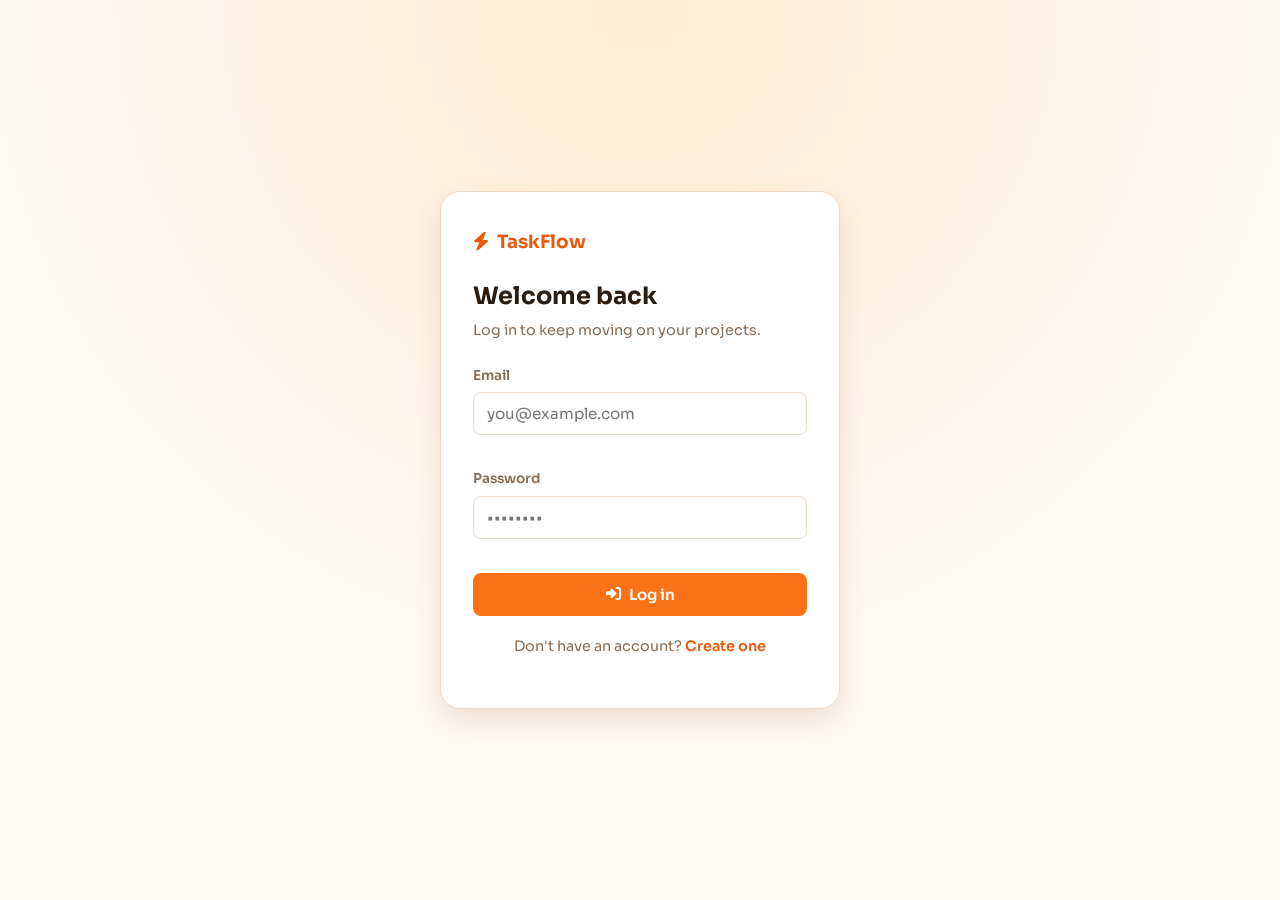
==== frontend/login.html @ 1ca79b9d "Built Frontend Interface and linked it with th backend apis.Tested end to end flow for each function" ====
<!DOCTYPE html>
<html lang="en">
<head>
<meta charset="UTF-8">
<meta name="viewport" content="width=device-width, initial-scale=1.0">
<title>TaskFlow — Log in</title>

<link rel="preconnect" href="https://fonts.googleapis.com">
<link rel="preconnect" href="https://fonts.gstatic.com" crossorigin>
<link href="https://fonts.googleapis.com/css2?family=Sora:wght@400;500;600;700;800&display=swap" rel="stylesheet">
<link rel="stylesheet" href="https://cdnjs.cloudflare.com/ajax/libs/font-awesome/6.5.1/css/all.min.css">
<link rel="stylesheet" href="styles.css">
</head>
<body class="auth-body">

<div class="auth-card">
  <div class="auth-brand">
    <i class="fa-solid fa-bolt"></i>
    <span>TaskFlow</span>
  </div>

  <h1>Welcome back</h1>
  <p class="auth-subtitle">Log in to keep moving on your projects.</p>

  <form id="login-form" class="auth-form" novalidate>
    <div class="field">
      <label for="login-email">Email</label>
      <input type="email" id="login-email" name="email" placeholder="you@example.com" autocomplete="email">
      <span class="field-error" id="login-email-error"></span>
    </div>

    <div class="field">
      <label for="login-password">Password</label>
      <input type="password" id="login-password" name="password" placeholder="••••••••" autocomplete="current-password">
      <span class="field-error" id="login-password-error"></span>
    </div>

    <button type="submit" class="btn btn-primary btn-block">
      <i class="fa-solid fa-right-to-bracket"></i> Log in
    </button>
  </form>

  <p class="auth-switch">Don't have an account? <a href="register.html">Create one</a></p>
</div>

<div id="toast-container" class="toast-container"></div>

<script src="js/config.js"></script>
<script src="js/storage.js"></script>
<script src="js/api.js"></script>
<script src="js/toast.js"></script>
<script src="js/auth.js"></script>
</body>
</html>
---- frontend/styles.css ----
/* ===== Theme tokens ===== */
:root {
  --font-sans: 'Sora', system-ui, -apple-system, sans-serif;

  --color-primary: #f97316;
  --color-primary-dark: #ea580c;
  --color-primary-darker: #c2410c;
  --color-primary-light: #ffedd5;

  --color-bg: #fff8f3;
  --color-surface: #ffffff;
  --color-surface-alt: #fffaf5;
  --color-border: #f1d9c5;
  --color-text: #2b1c12;
  --color-text-muted: #8a6a52;

  --color-success: #16a34a;
  --color-success-bg: #dcfce7;
  --color-danger: #dc2626;
  --color-danger-bg: #fee2e2;
  --color-info: #2563eb;
  --color-info-bg: #dbeafe;
  --color-warning-bg: #fef3c7;
  --color-warning-text: #b45309;

  --radius-sm: 8px;
  --radius-md: 14px;
  --radius-lg: 20px;

  --shadow-sm: 0 1px 3px rgba(124, 65, 8, 0.1);
  --shadow-md: 0 10px 28px rgba(124, 65, 8, 0.14);

  --transition-fast: 150ms ease;
}

/* ===== Reset & base ===== */
*, *::before, *::after {
  box-sizing: border-box;
}

html, body {
  margin: 0;
  padding: 0;
}

body {
  font-family: var(--font-sans);
  background: var(--color-bg);
  color: var(--color-text);
  line-height: 1.5;
  -webkit-font-smoothing: antialiased;
}

h1, h2, h3 {
  font-family: var(--font-sans);
  margin: 0;
}

a {
  color: inherit;
}

.hidden {
  display: none !important;
}

/* ===== Buttons ===== */
.btn {
  display: inline-flex;
  align-items: center;
  justify-content: center;
  gap: 8px;
  padding: 11px 20px;
  border-radius: var(--radius-sm);
  border: 1px solid transparent;
  font-family: inherit;
  font-weight: 600;
  font-size: 0.95rem;
  cursor: pointer;
  transition: background var(--transition-fast), transform var(--transition-fast),
    box-shadow var(--transition-fast), border-color var(--transition-fast);
}

.btn:active {
  transform: scale(0.97);
}

.btn:focus-visible {
  outline: 2px solid var(--color-primary-dark);
  outline-offset: 2px;
}

.btn:disabled {
  opacity: 0.6;
  cursor: not-allowed;
  transform: none;
}

.btn-primary {
  background: var(--color-primary);
  color: #fff;
}

.btn-primary:hover:not(:disabled) {
  background: var(--color-primary-dark);
  box-shadow: var(--shadow-sm);
}

.btn-accent {
  background: #fff;
  color: var(--color-primary-darker);
  border-color: var(--color-primary);
}

.btn-accent:hover:not(:disabled) {
  background: var(--color-primary-light);
}

.btn-ghost {
  background: transparent;
  color: var(--color-text-muted);
  border-color: var(--color-border);
}

.btn-ghost:hover:not(:disabled) {
  border-color: var(--color-primary);
  color: var(--color-primary-dark);
  background: var(--color-primary-light);
}

.btn-block {
  width: 100%;
}

.btn-small {
  padding: 7px 14px;
  font-size: 0.85rem;
}

.icon-btn {
  width: 36px;
  height: 36px;
  border-radius: 50%;
  border: 1px solid var(--color-border);
  background: var(--color-surface);
  color: var(--color-text-muted);
  display: inline-flex;
  align-items: center;
  justify-content: center;
  cursor: pointer;
  transition: all var(--transition-fast);
  flex-shrink: 0;
}

.icon-btn:hover {
  border-color: var(--color-primary);
  color: var(--color-primary-dark);
  background: var(--color-primary-light);
  transform: translateY(-1px);
}

.icon-btn-danger:hover {
  border-color: var(--color-danger);
  color: var(--color-danger);
  background: var(--color-danger-bg);
}

/* ===== Form fields ===== */
input[type="text"],
input[type="email"],
input[type="password"],
textarea,
select {
  font-family: inherit;
  font-size: 0.95rem;
  padding: 11px 13px;
  border: 1px solid var(--color-border);
  border-radius: var(--radius-sm);
  background: var(--color-surface);
  color: var(--color-text);
  width: 100%;
  transition: border-color var(--transition-fast), box-shadow var(--transition-fast);
}

textarea {
  resize: vertical;
  font-family: inherit;
}

input:focus,
textarea:focus,
select:focus {
  outline: none;
  border-color: var(--color-primary);
  box-shadow: 0 0 0 3px var(--color-primary-light);
}

.field {
  display: flex;
  flex-direction: column;
  gap: 6px;
  margin-bottom: 14px;
}

.field label {
  font-size: 0.85rem;
  font-weight: 600;
  color: var(--color-text-muted);
}

.field-error {
  display: block;
  min-height: 1.1em;
  color: var(--color-danger);
  font-size: 0.8rem;
}

.field-row {
  display: flex;
  gap: 14px;
}

.field-row .field {
  flex: 1;
}

.inline-form {
  display: flex;
  gap: 12px;
  flex-wrap: wrap;
  align-items: flex-start;
}

.inline-form input {
  flex: 1;
  min-width: 180px;
}

/* ===== App header (sticky) ===== */
.app-header {
  position: sticky;
  top: 0;
  z-index: 50;
  background: linear-gradient(135deg, var(--color-primary), var(--color-primary-dark));
  color: #fff;
  padding: 16px 24px;
  box-shadow: var(--shadow-md);
}

.app-header-inner {
  max-width: 1080px;
  margin: 0 auto;
  display: flex;
  align-items: center;
  justify-content: space-between;
  gap: 16px;
}

.brand {
  display: flex;
  align-items: center;
  gap: 10px;
  font-weight: 700;
  font-size: 1.25rem;
}

.header-actions {
  display: flex;
  align-items: center;
  gap: 14px;
}

.current-user {
  font-size: 0.9rem;
  opacity: 0.9;
}

.app-header .btn-ghost {
  color: #fff;
  border-color: rgba(255, 255, 255, 0.5);
}

.app-header .btn-ghost:hover {
  background: rgba(255, 255, 255, 0.18);
  color: #fff;
  border-color: #fff;
}

/* ===== Main layout ===== */
.app-main {
  max-width: 1080px;
  margin: 0 auto;
  padding: 32px 24px 64px;
}

.view-heading h1 {
  font-size: 1.6rem;
  margin-bottom: 4px;
}

.view-subtitle {
  color: var(--color-text-muted);
  margin: 0 0 20px;
}

.back-btn {
  margin-bottom: 16px;
}

/* ===== Cards ===== */
.card {
  background: var(--color-surface);
  border: 1px solid var(--color-border);
  border-radius: var(--radius-lg);
  padding: 24px;
  margin: 0;
  box-shadow: var(--shadow-sm);
}

.card h2 {
  display: flex;
  align-items: center;
  gap: 8px;
  font-size: 1.1rem;
  margin-bottom: 16px;
  color: var(--color-primary-darker);
}

/* ===== Projects ===== */
.projects-grid {
  display: grid;
  grid-template-columns: repeat(3, 1fr);
  gap: 20px;
  margin-top: 24px;
}

.project-card {
  background: var(--color-surface);
  border: 1px solid var(--color-border);
  border-radius: var(--radius-lg);
  padding: 20px;
  margin: 0;
  cursor: pointer;
  transition: transform var(--transition-fast), box-shadow var(--transition-fast),
    border-color var(--transition-fast);
}

.project-card:hover {
  transform: translateY(-3px);
  box-shadow: var(--shadow-md);
  border-color: var(--color-primary);
}

.project-card-header {
  display: flex;
  justify-content: space-between;
  align-items: flex-start;
  gap: 10px;
}

.project-card-header h3 {
  font-size: 1.05rem;
  word-break: break-word;
}

.project-card-description {
  color: var(--color-text-muted);
  font-size: 0.88rem;
  margin: 10px 0 0;
}

.project-card-footer {
  margin-top: 16px;
}

.empty-state {
  text-align: center;
  color: var(--color-text-muted);
  padding: 32px 16px;
}

/* ===== Task forms ===== */
.task-forms {
  display: grid;
  grid-template-columns: 1fr 1fr;
  gap: 24px;
  margin: 24px 0 32px;
}

.quick-add-hint {
  color: var(--color-text-muted);
  font-size: 0.85rem;
  margin: -8px 0 14px;
}

.task-list-heading {
  margin-bottom: 8px;
}

/* ===== Task list (deliberate box model) ===== */
.task-list {
  padding: 20px;
  border: 1px solid var(--color-border);
  border-radius: var(--radius-lg);
  margin: 16px 0 32px;
  background: var(--color-surface);
  display: flex;
  flex-direction: column;
  gap: 14px;
}

.task-item {
  display: flex;
  justify-content: space-between;
  align-items: flex-start;
  gap: 16px;
  padding: 16px 18px;
  border: 1px solid var(--color-border);
  border-radius: var(--radius-md);
  margin: 0;
  background: var(--color-surface-alt);
  transition: border-color var(--transition-fast), transform var(--transition-fast),
    box-shadow var(--transition-fast);
}

.task-item:hover {
  border-color: var(--color-primary);
  box-shadow: var(--shadow-sm);
  transform: translateY(-1px);
}

.task-main {
  flex: 1;
  min-width: 0;
}

.task-title-row {
  display: flex;
  align-items: center;
  gap: 8px;
}

.status-dot {
  width: 9px;
  height: 9px;
  border-radius: 50%;
  background: #f59e0b;
  flex-shrink: 0;
}

.status-dot.status-in_progress {
  background: var(--color-info);
}

.status-dot.status-completed {
  background: var(--color-success);
}

.task-title {
  font-weight: 600;
  word-break: break-word;
}

.task-title-done {
  text-decoration: line-through;
  color: var(--color-text-muted);
}

.task-description {
  margin: 6px 0 0;
  color: var(--color-text-muted);
  font-size: 0.88rem;
  word-break: break-word;
}

.task-meta {
  display: flex;
  gap: 8px;
  flex-wrap: wrap;
  margin-top: 10px;
}

.task-actions {
  display: flex;
  gap: 8px;
  flex-shrink: 0;
}

.task-edit-form {
  display: flex;
  flex-direction: column;
  gap: 10px;
  width: 100%;
}

/* ===== Badges ===== */
.badge {
  display: inline-flex;
  align-items: center;
  gap: 5px;
  padding: 4px 10px;
  border-radius: 999px;
  font-size: 0.74rem;
  font-weight: 600;
  text-transform: capitalize;
}

.badge-priority-low { background: var(--color-success-bg); color: #15803d; }
.badge-priority-medium { background: var(--color-warning-bg); color: var(--color-warning-text); }
.badge-priority-high { background: var(--color-danger-bg); color: #b91c1c; }

.badge-status-pending { background: #f1f5f9; color: #475569; }
.badge-status-in_progress { background: var(--color-info-bg); color: #1d4ed8; }
.badge-status-completed { background: var(--color-success-bg); color: #15803d; }

.badge-due,
.badge-count {
  background: var(--color-primary-light);
  color: var(--color-primary-darker);
}

/* ===== Toasts ===== */
.toast-container {
  position: fixed;
  top: 20px;
  right: 20px;
  display: flex;
  flex-direction: column;
  gap: 10px;
  z-index: 999;
  max-width: 320px;
}

.toast {
  display: flex;
  align-items: center;
  gap: 10px;
  padding: 13px 16px;
  border-radius: var(--radius-sm);
  background: var(--color-surface);
  border: 1px solid var(--color-border);
  box-shadow: var(--shadow-md);
  font-size: 0.88rem;
  opacity: 0;
  transform: translateX(24px);
  transition: opacity 220ms ease, transform 220ms ease;
}

.toast-visible {
  opacity: 1;
  transform: translateX(0);
}

.toast-success { border-left: 4px solid var(--color-success); }
.toast-error { border-left: 4px solid var(--color-danger); }
.toast-info { border-left: 4px solid var(--color-info); }

.toast-icon { font-size: 1.05rem; }
.toast-success .toast-icon { color: var(--color-success); }
.toast-error .toast-icon { color: var(--color-danger); }
.toast-info .toast-icon { color: var(--color-info); }

/* ===== Auth pages ===== */
.auth-body {
  min-height: 100vh;
  display: flex;
  align-items: center;
  justify-content: center;
  background: radial-gradient(circle at top, #ffedd5, #fff8f3 60%);
  padding: 24px;
}

.auth-card {
  width: 100%;
  max-width: 400px;
  background: var(--color-surface);
  border: 1px solid var(--color-border);
  border-radius: var(--radius-lg);
  padding: 36px 32px;
  margin: 0;
  box-shadow: var(--shadow-md);
}

.auth-brand {
  display: flex;
  align-items: center;
  gap: 8px;
  color: var(--color-primary-dark);
  font-weight: 700;
  font-size: 1.15rem;
  margin-bottom: 22px;
}

.auth-card h1 {
  font-size: 1.5rem;
  margin: 0 0 6px;
}

.auth-subtitle {
  color: var(--color-text-muted);
  margin: 0 0 24px;
  font-size: 0.9rem;
}

.auth-switch {
  margin-top: 20px;
  font-size: 0.9rem;
  text-align: center;
  color: var(--color-text-muted);
}

.auth-switch a {
  color: var(--color-primary-dark);
  font-weight: 600;
  text-decoration: none;
}

.auth-switch a:hover {
  text-decoration: underline;
}

/* ===== Responsive breakpoints ===== */
@media (max-width: 768px) {
  .task-forms {
    grid-template-columns: 1fr;
  }

  .projects-grid {
    grid-template-columns: repeat(2, 1fr);
  }

  .app-main {
    padding: 24px 16px 48px;
  }
}

@media (max-width: 480px) {
  .field-row {
    flex-direction: column;
  }

  .projects-grid {
    grid-template-columns: 1fr;
  }

  .app-header-inner {
    flex-direction: column;
    align-items: flex-start;
    gap: 10px;
  }

  .task-item {
    flex-direction: column;
  }

  .task-actions {
    align-self: flex-end;
  }

  .auth-card {
    padding: 28px 20px;
  }

  .inline-form {
    flex-direction: column;
  }

  .inline-form input {
    min-width: 0;
    width: 100%;
  }
}
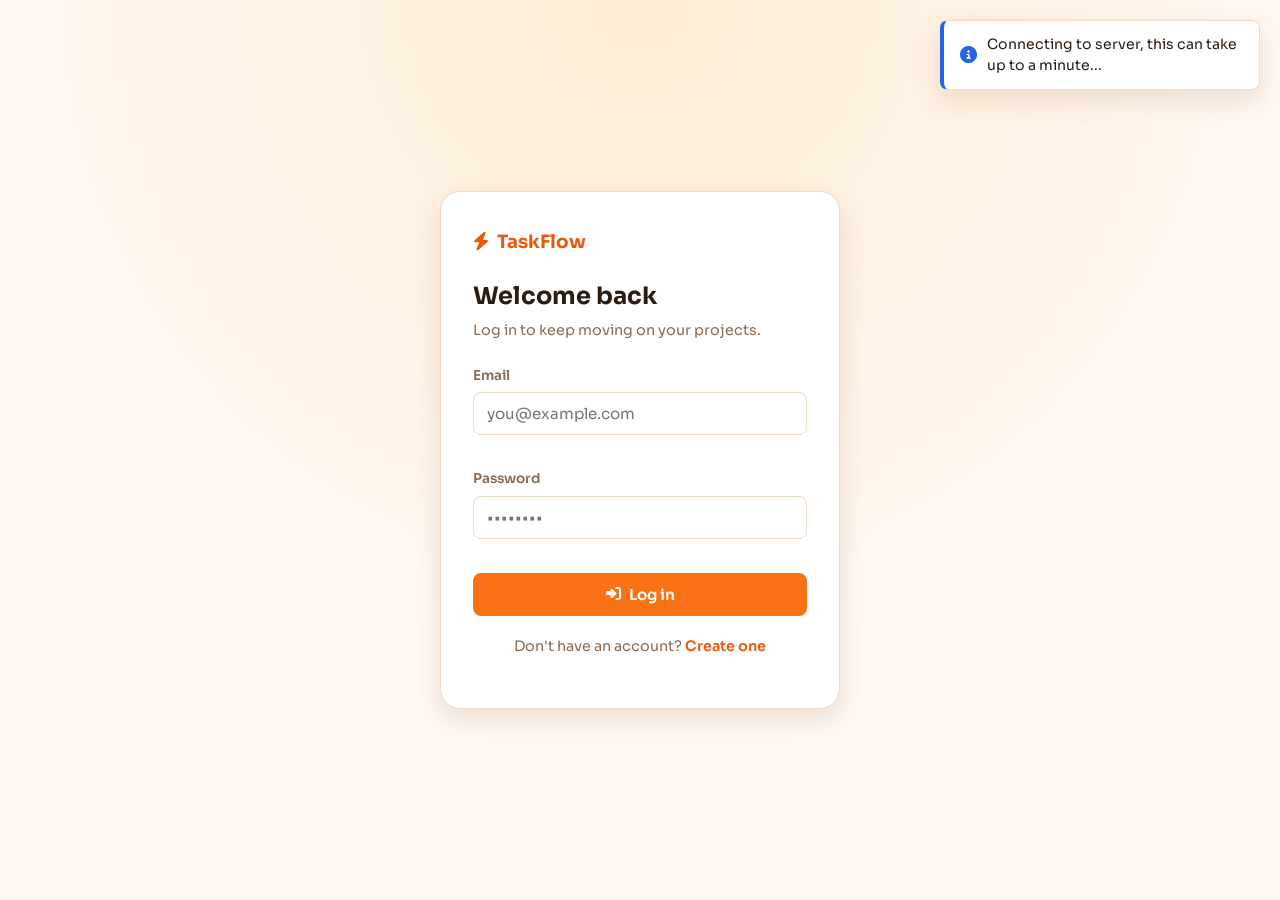
==== commit be716fef: "Added add task popup.Added server connection check toasters. Added a seed demo_user to show project " ====
--- a/frontend/login.html
+++ b/frontend/login.html
@@ -4,6 +4,7 @@
 <meta charset="UTF-8">
 <meta name="viewport" content="width=device-width, initial-scale=1.0">
 <title>TaskFlow — Log in</title>
+<link rel="icon" type="image/svg+xml" href="data:image/svg+xml,%3Csvg xmlns='http://www.w3.org/2000/svg' viewBox='0 0 100 100'%3E%3Crect width='100' height='100' rx='22' fill='%23f97316'/%3E%3Cpath d='M55 15 L28 55 H48 L42 85 L74 42 H52 Z' fill='white'/%3E%3C/svg%3E">
 
 <link rel="preconnect" href="https://fonts.googleapis.com">
 <link rel="preconnect" href="https://fonts.gstatic.com" crossorigin>
@@ -49,6 +50,8 @@
 <script src="js/storage.js"></script>
 <script src="js/api.js"></script>
 <script src="js/toast.js"></script>
+<script src="js/server-status.js"></script>
+<script src="js/ui-utils.js"></script>
 <script src="js/auth.js"></script>
 </body>
 </html>
--- a/frontend/styles.css
+++ b/frontend/styles.css
@@ -303,6 +303,22 @@
   margin: 0 0 20px;
 }
 
+.tasks-heading-row {
+  display: flex;
+  align-items: center;
+  justify-content: space-between;
+  gap: 20px;
+}
+
+.tasks-heading-row > div {
+  min-width: 0;
+  flex: 1;
+}
+
+.tasks-heading-row > .btn {
+  flex-shrink: 0;
+}
+
 .back-btn {
   margin-bottom: 16px;
 }
@@ -371,6 +387,9 @@
 
 .project-card-footer {
   margin-top: 16px;
+  display: flex;
+  flex-wrap: wrap;
+  gap: 8px;
 }
 
 .empty-state {
@@ -387,6 +406,46 @@
   margin: 24px 0 32px;
 }
 
+.modal .task-forms {
+  margin: 0;
+}
+
+/* ===== Add task modal ===== */
+.modal-overlay {
+  position: fixed;
+  inset: 0;
+  background: rgba(43, 28, 18, 0.45);
+  display: flex;
+  align-items: center;
+  justify-content: center;
+  padding: 24px;
+  z-index: 200;
+}
+
+.modal {
+  background: var(--color-bg);
+  border-radius: var(--radius-lg);
+  padding: 28px;
+  max-width: 900px;
+  width: 100%;
+  max-height: 90vh;
+  overflow-y: auto;
+  box-shadow: var(--shadow-md);
+}
+
+.modal-header {
+  display: flex;
+  align-items: center;
+  justify-content: space-between;
+  gap: 12px;
+  margin-bottom: 20px;
+}
+
+.modal-header h2 {
+  font-size: 1.25rem;
+  color: var(--color-primary-darker);
+}
+
 .quick-add-hint {
   color: var(--color-text-muted);
   font-size: 0.85rem;
@@ -394,7 +453,198 @@
 }
 
 .task-list-heading {
+  display: flex;
+  align-items: center;
+  justify-content: space-between;
+  flex-wrap: wrap;
+  gap: 10px;
   margin-bottom: 8px;
+}
+
+.task-list-controls {
+  display: flex;
+  align-items: center;
+  gap: 28px;
+  flex-wrap: wrap;
+}
+
+/* ===== Search ===== */
+.search-group {
+  display: flex;
+  align-items: center;
+  gap: 12px;
+  flex-wrap: wrap;
+}
+
+.search-bar {
+  position: relative;
+  flex: 1;
+  min-width: 180px;
+  max-width: 260px;
+}
+
+.search-bar input {
+  padding-left: 34px;
+}
+
+.search-icon {
+  position: absolute;
+  left: 12px;
+  top: 50%;
+  transform: translateY(-50%);
+  color: var(--color-text-muted);
+  font-size: 0.85rem;
+  pointer-events: none;
+}
+
+/* ===== Toggle switch ===== */
+.toggle-switch {
+  display: inline-flex;
+  align-items: center;
+  gap: 8px;
+  cursor: pointer;
+  font-size: 0.82rem;
+  font-weight: 600;
+  color: var(--color-text-muted);
+  user-select: none;
+}
+
+.toggle-switch input {
+  position: absolute;
+  opacity: 0;
+  width: 0;
+  height: 0;
+}
+
+.toggle-switch-track {
+  position: relative;
+  width: 38px;
+  height: 22px;
+  border-radius: 999px;
+  background: var(--color-border);
+  transition: background var(--transition-fast);
+  flex-shrink: 0;
+}
+
+.toggle-switch-thumb {
+  position: absolute;
+  top: 2px;
+  left: 2px;
+  width: 18px;
+  height: 18px;
+  border-radius: 50%;
+  background: #fff;
+  box-shadow: var(--shadow-sm);
+  transition: transform var(--transition-fast);
+}
+
+.toggle-switch input:checked + .toggle-switch-track {
+  background: var(--color-primary);
+}
+
+.toggle-switch input:checked + .toggle-switch-track .toggle-switch-thumb {
+  transform: translateX(16px);
+}
+
+.toggle-switch input:focus-visible + .toggle-switch-track {
+  outline: 2px solid var(--color-primary-dark);
+  outline-offset: 2px;
+}
+
+/* ===== Sort toggle ===== */
+.sort-toggle {
+  display: flex;
+  align-items: center;
+  gap: 8px;
+  flex-wrap: wrap;
+}
+
+.sort-toggle-label {
+  font-size: 0.82rem;
+  color: var(--color-text-muted);
+  font-weight: 600;
+}
+
+.toggle-btn {
+  display: inline-flex;
+  align-items: center;
+  gap: 6px;
+  padding: 7px 14px;
+  border-radius: 999px;
+  border: 1px solid var(--color-border);
+  background: var(--color-surface);
+  color: var(--color-text-muted);
+  font-family: inherit;
+  font-size: 0.82rem;
+  font-weight: 600;
+  cursor: pointer;
+  transition: all var(--transition-fast);
+}
+
+.toggle-btn:hover:not(:disabled) {
+  border-color: var(--color-primary);
+  color: var(--color-primary-dark);
+}
+
+.toggle-btn:focus-visible {
+  outline: 2px solid var(--color-primary-dark);
+  outline-offset: 2px;
+}
+
+.toggle-btn.active {
+  background: var(--color-primary);
+  border-color: var(--color-primary);
+  color: #fff;
+}
+
+.toggle-btn:disabled {
+  opacity: 0.6;
+  cursor: not-allowed;
+}
+
+/* ===== Project stats panel ===== */
+.stats-panel {
+  display: flex;
+  gap: 16px;
+  flex-wrap: wrap;
+  margin: 0 0 28px;
+}
+
+.stat-tile {
+  display: flex;
+  align-items: center;
+  gap: 12px;
+  padding: 16px 20px;
+  border: 1px solid var(--color-border);
+  border-radius: var(--radius-md);
+  background: var(--color-surface);
+  box-shadow: var(--shadow-sm);
+  flex: 1;
+  min-width: 140px;
+}
+
+.stat-tile i {
+  font-size: 1.3rem;
+  color: var(--color-primary);
+  flex-shrink: 0;
+}
+
+.stat-tile-text {
+  display: flex;
+  flex-direction: column;
+  min-width: 0;
+}
+
+.stat-value {
+  font-size: 1.4rem;
+  font-weight: 700;
+  line-height: 1.2;
+}
+
+.stat-label {
+  font-size: 0.78rem;
+  color: var(--color-text-muted);
+  text-transform: capitalize;
 }
 
 /* ===== Task list (deliberate box model) ===== */
@@ -657,6 +907,31 @@
     align-self: flex-end;
   }
 
+  .stat-tile {
+    min-width: 100%;
+  }
+
+  .sort-toggle {
+    width: 100%;
+  }
+
+  .task-list-controls {
+    width: 100%;
+  }
+
+  .search-group {
+    width: 100%;
+  }
+
+  .search-bar {
+    max-width: none;
+    width: 100%;
+  }
+
+  .modal {
+    padding: 20px;
+  }
+
   .auth-card {
     padding: 28px 20px;
   }
